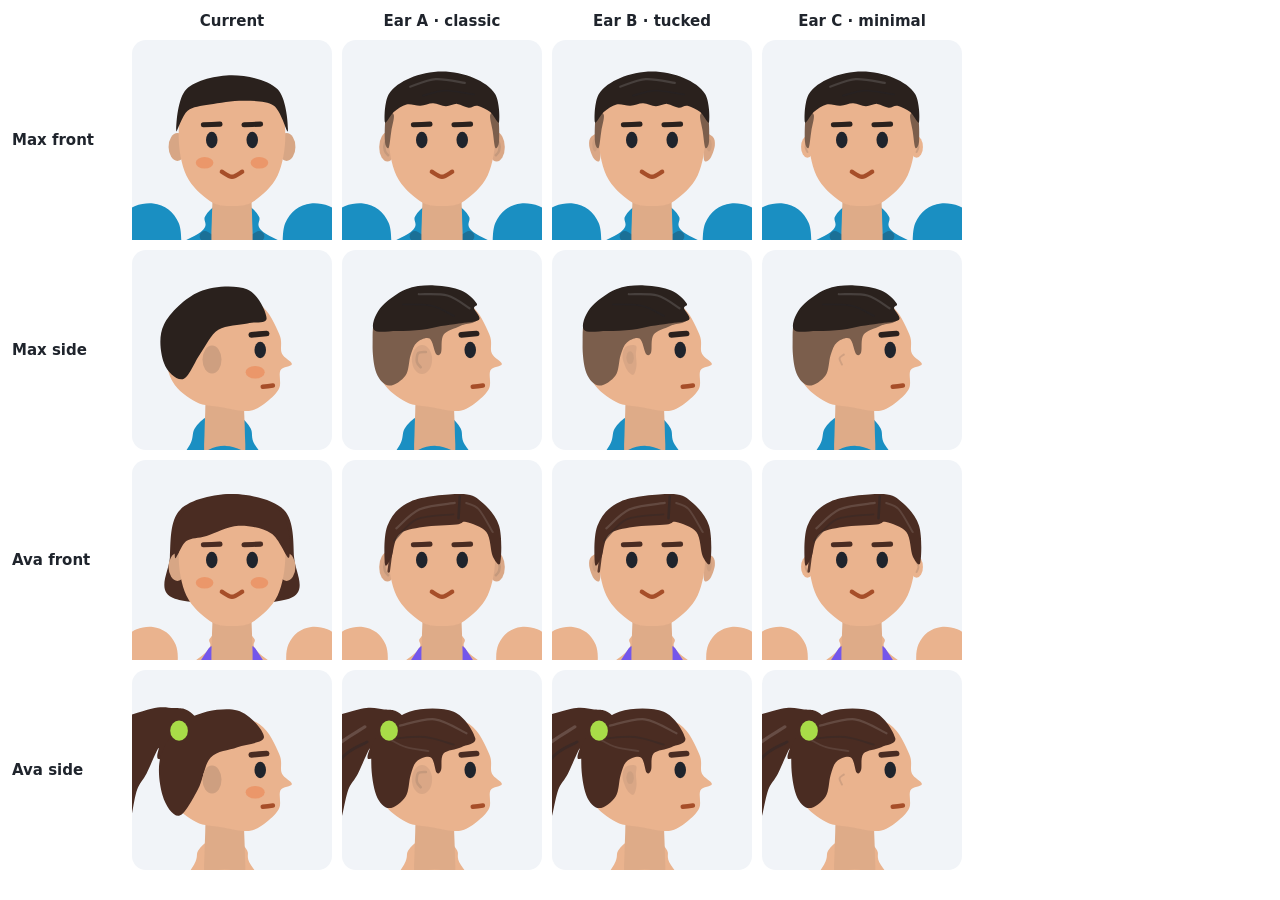
==== dev/face.html @ fd057c25 "WIP: face options demo (ears A/B/C, realistic hair, no blush) behind setFace Co-Authored-By: Claude " ====
<!doctype html><meta charset="utf-8"><title>Face options</title><link rel="stylesheet" href="../styles.css">
<style>
body{font:600 15px -apple-system,system-ui;background:#fff;color:#1f242c;margin:12px;min-height:0}
.grid{display:grid;grid-template-columns:110px repeat(4,200px);gap:10px;align-items:center}
.h{font-weight:800;text-align:center}.cell{background:#f1f4f8;border-radius:14px;height:200px}
.cell svg{width:100%;height:100%;display:block}
</style>
<div class=grid id=g></div>
<script type=module>
import { EXERCISES } from '../js/exercises.js'; import { renderFigure } from '../js/figure.js'; import { setLook, setFace } from '../js/character2.js';
const cols = [['Current', { hair: 'classic', ear: 'current', blush: true }], ['Ear A · classic', { hair: 'real', ear: 'a', blush: false }], ['Ear B · tucked', { hair: 'real', ear: 'b', blush: false }], ['Ear C · minimal', { hair: 'real', ear: 'c', blush: false }]];
const rows = [['Max front', 'b', 'db-shrug'], ['Max side', 'b', 'calf-raises'], ['Ava front', 'a', 'db-shrug'], ['Ava side', 'a', 'calf-raises']];
const g = document.getElementById('g');
g.innerHTML = '<div></div>' + cols.map(([l]) => `<div class=h>${l}</div>`).join('');
for (const [label, coach, id] of rows) {
  g.insertAdjacentHTML('beforeend', `<div class=h style="text-align:left">${label}</div>`);
  for (const [, opts] of cols) {
    const c = document.createElement('div'); c.className = 'cell'; g.append(c);
    setLook(coach, 1); setFace(opts);
    renderFigure(c, EXERCISES.find((e) => e.id === id), { animate: false, arrows: false, highlight: false });
    const svg = c.querySelector('svg');
    const eyes = [...svg.querySelectorAll('ellipse')].filter((e) => e.getAttribute('fill') === '#1f242c');
    const bb = eyes.map((e) => e.getBBox()); const cx = bb.reduce((s, b) => s + b.x + b.width / 2, 0) / bb.length, cy = bb.reduce((s, b) => s + b.y + b.height / 2, 0) / bb.length;
    const dx = id === 'calf-raises' ? -2.4 : 0;
    svg.setAttribute('viewBox', `${cx - 8.5 + dx} ${cy - 8.5} 17 17`);
    svg.querySelectorAll('.stage-tex,.fig-ground,.fig-shadow,.fig-mat').forEach((n) => n.remove());
  }
}
</script>
---- styles.css ----
/* ── Limber palette: 10 colors. Everything else is mixed from these. ── */
:root {
  --c-charcoal: #1f242c; /* dark gray: main text, dark-mode pages */
  --c-white: #ffffff;    /* cards, text on dark and on buttons */
  --c-lime: #a8dc48;     /* button gradient start */
  --c-green: #68e180;    /* button gradient end, small buttons, active states */
  --c-slate: #6b7480;    /* secondary text, icons */
  --c-mist: #eef1f5;     /* light-mode page background, quiet surfaces */
  --c-ocean: #1a8fc2;    /* Stretch */
  --c-coral: #ee6427;    /* Calisthenics */
  --c-violet: #7356ec;   /* Free Weights */
  --c-amber: #c98410;    /* Bands */

  --bg: var(--c-mist);
  --surface: var(--c-white);
  --surface-2: color-mix(in srgb, var(--c-mist) 90%, var(--c-slate));
  --text: var(--c-charcoal);
  --text-2: var(--c-slate);
  --line: color-mix(in srgb, var(--c-mist) 84%, var(--c-slate));
  --stretch: var(--c-ocean);
  --strength: var(--c-coral);
  --weights: var(--c-violet);
  --bands: var(--c-amber);
  --acc: var(--stretch);
  /* Buttons: lime → green gradient for big buttons, solid green for small ones. */
  --go-a: var(--c-lime);
  --go-b: var(--c-green);
  --go: var(--c-green);
  --go-grad: linear-gradient(90deg, var(--go-a), var(--go-b));
  --go-shadow: 0 8px 22px color-mix(in srgb, var(--go-b) 38%, transparent);
  --danger: #d93a3a; /* system red, only for delete and warnings */
  --fig: var(--c-charcoal);
  --fig-far: color-mix(in srgb, var(--c-slate) 55%, var(--c-white));
  --ground: color-mix(in srgb, var(--c-mist) 75%, var(--c-slate));
  --body: color-mix(in srgb, var(--c-mist) 92%, var(--c-slate));
  --muscle: color-mix(in srgb, var(--c-mist) 76%, var(--c-slate));
  --stage: color-mix(in srgb, var(--c-mist) 60%, var(--c-white));
  /* Behind the coach: a soft spotlight, white where she stands fading to cool gray at the edges. */
  --stage-bg: radial-gradient(125% 100% at 50% 38%, var(--c-white) 0%, color-mix(in srgb, var(--c-mist) 50%, var(--c-white)) 45%, color-mix(in srgb, var(--c-mist) 90%, var(--c-slate)) 100%);
  /* Faint staggered gray lines laid over the big figure stages. */
  --stage-tex: url("data:image/svg+xml,%3Csvg%20xmlns='http://www.w3.org/2000/svg'%20width='156'%20height='46'%3E%3Cg%20fill='%231f242c'%20fill-opacity='.05'%3E%3Crect%20x='4'%20y='11'%20width='48'%20height='3'%20rx='1.5'/%3E%3Crect%20x='82'%20y='11'%20width='48'%20height='3'%20rx='1.5'/%3E%3Crect%20x='-35'%20y='34'%20width='48'%20height='3'%20rx='1.5'/%3E%3Crect%20x='43'%20y='34'%20width='48'%20height='3'%20rx='1.5'/%3E%3Crect%20x='121'%20y='34'%20width='48'%20height='3'%20rx='1.5'/%3E%3C/g%3E%3C/svg%3E");
  --radius: 18px;
  --shadow: 0 1px 2px color-mix(in srgb, var(--c-charcoal) 6%, transparent), 0 4px 16px color-mix(in srgb, var(--c-charcoal) 5%, transparent);
  --shade: var(--c-charcoal); /* shadows and scrims */
  --safe-top: env(safe-area-inset-top, 0px);
  --safe-bottom: env(safe-area-inset-bottom, 0px);
  color-scheme: light dark;
}

/* Dark theme: follows the phone (Settings → Appearance: Auto) unless the user picks Light or Dark.
   Exercise-type colors and greens stay the same in both themes (checked for contrast on both). */
@media (prefers-color-scheme: dark) {
  :root:not([data-theme="light"]) {
    --bg: var(--c-charcoal);
    --surface: color-mix(in srgb, var(--c-charcoal) 93%, var(--c-white));
    --surface-2: color-mix(in srgb, var(--c-charcoal) 85%, var(--c-white));
    --text: var(--c-white);
    --text-2: color-mix(in srgb, var(--c-slate) 58%, var(--c-white));
    --line: color-mix(in srgb, var(--c-charcoal) 82%, var(--c-white));
    --fig: var(--c-mist);
    --fig-far: var(--c-slate);
    --ground: color-mix(in srgb, var(--c-charcoal) 82%, var(--c-white));
    --body: color-mix(in srgb, var(--c-charcoal) 90%, var(--c-white));
    --muscle: color-mix(in srgb, var(--c-charcoal) 80%, var(--c-white));
    --stage: color-mix(in srgb, var(--c-mist) 85%, var(--c-slate));
    --stage-bg: radial-gradient(125% 100% at 50% 38%, color-mix(in srgb, var(--c-mist) 40%, var(--c-white)) 0%, color-mix(in srgb, var(--c-mist) 94%, var(--c-slate)) 45%, color-mix(in srgb, var(--c-mist) 78%, var(--c-slate)) 100%);
    --shadow: none;
  }
}
:root[data-theme="dark"] {
  --bg: var(--c-charcoal);
  --surface: color-mix(in srgb, var(--c-charcoal) 93%, var(--c-white));
  --surface-2: color-mix(in srgb, var(--c-charcoal) 85%, var(--c-white));
  --text: var(--c-white);
  --text-2: color-mix(in srgb, var(--c-slate) 58%, var(--c-white));
  --line: color-mix(in srgb, var(--c-charcoal) 82%, var(--c-white));
  --fig: var(--c-mist);
  --fig-far: var(--c-slate);
  --ground: color-mix(in srgb, var(--c-charcoal) 82%, var(--c-white));
  --body: color-mix(in srgb, var(--c-charcoal) 90%, var(--c-white));
  --muscle: color-mix(in srgb, var(--c-charcoal) 80%, var(--c-white));
  --stage: color-mix(in srgb, var(--c-mist) 85%, var(--c-slate));
  --stage-bg: radial-gradient(125% 100% at 50% 38%, color-mix(in srgb, var(--c-mist) 40%, var(--c-white)) 0%, color-mix(in srgb, var(--c-mist) 94%, var(--c-slate)) 45%, color-mix(in srgb, var(--c-mist) 78%, var(--c-slate)) 100%);
  --shadow: none;
}
:root[data-theme="light"] { color-scheme: light; }
:root[data-theme="dark"] { color-scheme: dark; }

* { box-sizing: border-box; -webkit-tap-highlight-color: transparent; }
html { -webkit-text-size-adjust: 100%; }
body {
  margin: 0;
  background: var(--bg);
  color: var(--text);
  font: 16px/1.4 -apple-system, BlinkMacSystemFont, "SF Pro Text", "Segoe UI", Roboto, sans-serif;
  min-height: 100dvh;
  overscroll-behavior-y: none;
}
button, input, select, textarea { font: inherit; color: inherit; }
button { cursor: pointer; border: 0; background: none; padding: 0; }
button:disabled { opacity: .35; cursor: default; }
a { color: inherit; text-decoration: none; }
h1, h2, h3 { margin: 0; letter-spacing: -0.01em; }
.muted { color: var(--text-2); }
.small { font-size: 13px; }
.center { text-align: center; }
.pad { padding: 16px; }

.ic { width: 22px; height: 22px; fill: none; stroke: currentColor; stroke-width: 2; stroke-linecap: round; stroke-linejoin: round; flex: none; }
.ic.inline { width: 16px; height: 16px; vertical-align: -3px; }

#app {
  max-width: 620px;
  margin: 0 auto;
  padding: calc(var(--safe-top) + 4px) 16px calc(var(--safe-bottom) + 96px);
}

/* ── Tab bar ── */
.tabbar {
  position: fixed; left: 0; right: 0; bottom: 0; z-index: 20;
  display: flex; justify-content: space-around;
  padding: 6px 8px calc(var(--safe-bottom) + 6px);
  background: color-mix(in srgb, var(--surface) 88%, transparent);
  backdrop-filter: saturate(1.6) blur(18px);
  -webkit-backdrop-filter: saturate(1.6) blur(18px);
  border-top: 1px solid var(--line);
}
.tabbar a { display: flex; flex-direction: column; align-items: center; gap: 2px; font-size: 11px; font-weight: 600; color: var(--text-2); padding: 4px 6px; min-width: 58px; }
.tabbar a.active { color: var(--text); }
.tabbar a.active .ic { stroke: var(--go); }
body.playing .tabbar { display: none; }

/* ── Header ── */
.top { display: flex; align-items: center; justify-content: space-between; gap: 8px; min-height: 44px; margin-bottom: 6px; }
.top h1 { font-size: 32px; font-weight: 800; }
.top-title { flex: 1; text-align: center; font-weight: 600; }
.top-actions { display: flex; align-items: center; gap: 8px; }
.btn-icon {
  display: inline-grid; place-items: center; width: 40px; height: 40px; border-radius: 50%;
  color: var(--text); background: var(--surface-2);
}
.btn-icon.accent { background: var(--go); color: var(--c-white); }
.btn-icon.danger { color: var(--danger); }
.btn-icon.lg { width: 56px; height: 56px; }
.btn-icon.lg .ic { width: 26px; height: 26px; }
.btn-icon.on { background: var(--acc); color: var(--c-white); }
.btn-icon.sm { width: 34px; height: 34px; }
.btn-icon.sm .ic { width: 18px; height: 18px; }

/* ── Buttons ── */
.btn {
  display: inline-flex; align-items: center; justify-content: center; gap: 8px;
  min-height: 46px; padding: 0 18px; border-radius: 14px; font-weight: 650;
  background: var(--surface-2); color: var(--text);
}
.btn.primary { background: var(--go); color: var(--c-white); text-shadow: 0 1px 1px color-mix(in srgb, var(--shade) 12%, transparent); }
.btn.primary.big { background: var(--go-grad); box-shadow: var(--go-shadow); text-transform: uppercase; letter-spacing: .06em; font-weight: 800; border-radius: 99px; }
.btn.ghost { background: transparent; border: 1.5px dashed var(--line); color: var(--text-2); }
.btn.ghost.danger { color: var(--danger); border-style: solid; }
.btn.wide { display: flex; width: 100%; margin-top: 12px; }
.btn.big { min-height: 54px; font-size: 17px; }
.btn.small { min-height: 34px; padding: 0 14px; border-radius: 10px; font-size: 14px; }
.btn .ic { width: 20px; height: 20px; }
.file-btn { cursor: pointer; }

.bottom-cta {
  position: sticky; bottom: calc(var(--safe-bottom) + 70px); margin-top: 16px; z-index: 5;
}
.bottom-cta .btn { box-shadow: 0 8px 24px color-mix(in srgb, var(--shade) 18%, transparent); }

/* ── Pills & chips ── */
.pill { display: inline-block; font-size: 12px; font-weight: 700; padding: 3px 9px; border-radius: 99px; }
.pill.stretch { background: color-mix(in srgb, var(--stretch) 16%, transparent); color: var(--stretch); }
.pill.strength { background: color-mix(in srgb, var(--strength) 16%, transparent); color: var(--strength); }
.pill.weights { background: color-mix(in srgb, var(--weights) 16%, transparent); color: var(--weights); }
.pill.bands { background: color-mix(in srgb, var(--bands) 16%, transparent); color: var(--bands); }
.band-dot { display: inline-block; width: 9px; height: 9px; border-radius: 50%; margin-right: 4px; vertical-align: 0; box-shadow: inset 0 0 0 1px color-mix(in srgb, var(--shade) 15%, transparent); }
.band-val { flex: 1; min-width: 0; text-align: center; font-size: 12.5px; font-weight: 700; white-space: nowrap; overflow: hidden; }
.chips { display: flex; flex-wrap: wrap; gap: 8px; padding: 2px 0 10px; }
/* Choice lists fill each row edge to edge (see fitChips in app.js). */
.fill { gap: 0 5px; padding-bottom: 4px; }
.fill > .chip, .fpanel .fill > .chip { flex: 1 0 auto; text-align: center; justify-content: center; padding-left: 10px; padding-right: 10px; }
.fill > .chip.short-row, .fill.measuring > .chip { flex-grow: 0; }
.fill > .chip { margin-bottom: 6px; }
.fill > .row-break { flex-basis: 100%; height: 0; }
.chip {
  flex: none; padding: 7px 14px; border-radius: 99px; font-size: 14px; font-weight: 600;
  background: var(--surface-2); color: var(--text-2);
}
.chip.on { background: var(--text); color: var(--bg); }

/* ── Filter bar: All + active filters + a Filters toggle; the panel wraps ── */
.fbar { display: flex; flex-wrap: wrap; gap: 8px; padding: 0 0 8px; }
.chip.removable { display: inline-flex; align-items: center; gap: 4px; padding-right: 10px; }
.chip .ic.x { width: 14px; height: 14px; stroke-width: 2.4; }
.chip.more { display: inline-flex; align-items: center; gap: 4px; margin-left: auto; background: transparent; box-shadow: inset 0 0 0 1.5px var(--line); color: var(--text); }
.chip.more.open { box-shadow: inset 0 0 0 1.5px var(--text-2); }
.fpanel { background: var(--surface); border-radius: 16px; box-shadow: var(--shadow); padding: 12px 12px 4px; margin-bottom: 12px; }
.fgroup + .fgroup { border-top: 1px solid var(--line); padding-top: 10px; }
.fgroup-l { display: block; font-size: 12px; font-weight: 700; letter-spacing: .05em; text-transform: uppercase; color: var(--text-2); margin-bottom: 8px; }
.fpanel .chip { padding: 6px 12px; font-size: 13.5px; }
.sheet .fpanel { box-shadow: none; background: var(--surface-2); }
.sheet .fpanel .chip:not(.on) { background: var(--surface); }
.fb-count { align-self: center; margin-left: 2px; white-space: nowrap; }
.chip.sort + .chip.more { margin-left: 0; }
.fbar > .chip { padding: 6px 12px; font-size: 13.5px; }
.fbar:has(.sort) { gap: 6px; }

/* ── Home: My routines + Explore ── */
.home-tabs { display: grid; grid-template-columns: 1fr 1fr; gap: 8px; margin: 0 0 10px; }
.home-tabs button {
  display: flex; align-items: center; justify-content: center; gap: 6px; min-height: 40px; border-radius: 99px;
  font-weight: 700; font-size: 15.5px; background: var(--surface-2); color: var(--text-2); transition: background .2s, color .2s;
}
.home-tabs button span { font-size: 12.5px; font-weight: 700; padding: 1px 7px; border-radius: 99px; background: color-mix(in srgb, currentColor 14%, transparent); }
.home-tabs button.on { background: var(--go); color: var(--c-white); box-shadow: 0 4px 14px color-mix(in srgb, var(--go) 35%, transparent); }
.sec-head { display: flex; align-items: baseline; gap: 8px; margin: 18px 2px 8px; }
.sec-head h2 { font-size: 20px; font-weight: 800; }
.rlist { display: grid; grid-template-columns: minmax(0, 1fr); gap: 6px; }
.rrow {
  display: flex; align-items: center; gap: 8px;
  background: var(--surface); border-radius: 14px; box-shadow: var(--shadow); padding: 4px 8px 4px 4px;
}
.rrow-main { flex: 1; min-width: 0; text-align: left; padding: 8px 10px; display: flex; flex-direction: column; gap: 2px; }
.rrow-main b { font-size: 16px; font-weight: 700; white-space: nowrap; overflow: hidden; text-overflow: ellipsis; }
.rrow-meta { font-size: 13px; }
.tdot { width: 8px; height: 8px; border-radius: 50%; margin-right: 4px; flex: none; }
.tdot:last-of-type { margin-right: 7px; }
.rrow .grip { width: 44px; }
.sorting-mode .rrow-main { pointer-events: none; }
.explore { margin-top: 2px; }
.xlist { display: grid; grid-template-columns: minmax(0, 1fr); gap: 6px; }
.xrow { display: flex; align-items: center; gap: 12px; background: var(--surface); border-radius: 14px; box-shadow: var(--shadow); padding: 6px 12px 6px 6px; }
.x-thumb { width: 50px; height: 44px; flex: none; border-radius: 10px; background: var(--stage-bg); overflow: hidden; }
.x-text { flex: 1; min-width: 0; display: flex; flex-direction: column; overflow: hidden; }
.x-text b { font-size: 15.5px; white-space: nowrap; overflow: hidden; text-overflow: ellipsis; }
.x-meta, .rrow-meta { display: flex; align-items: center; min-width: 0; font-size: 12.5px; color: var(--text-2); }
.x-meta > span, .rrow-meta > span { min-width: 0; white-space: nowrap; overflow: hidden; text-overflow: ellipsis; }
.ic.x-chev { transform: rotate(180deg); width: 18px; height: 18px; color: var(--text-2); }
.x-added { display: grid; place-items: center; width: 26px; height: 26px; border-radius: 50%; background: color-mix(in srgb, var(--go) 22%, transparent); color: color-mix(in srgb, var(--go) 70%, var(--text)); }
.x-added .ic { width: 16px; height: 16px; stroke-width: 2.6; }
.x-desc { color: var(--text-2); margin: 4px 0 14px; line-height: 1.45; }
.x-facts { display: grid; grid-template-columns: repeat(3, 1fr); gap: 8px; }
.x-facts div { background: var(--surface); box-shadow: var(--shadow); border-radius: 14px; padding: 10px; text-align: center; }
.x-facts b { display: block; font-size: 17px; }
.x-facts span { font-size: 12px; color: var(--text-2); }
.x-tags { display: flex; flex-wrap: wrap; gap: 6px; margin: 12px 0; }
.x-tags .pill { background: var(--surface-2); color: var(--text-2); }
.x-steps { list-style: none; padding: 0; margin: 0; display: grid; grid-template-columns: minmax(0, 1fr); gap: 6px; }
.x-steps a { display: flex; align-items: center; gap: 10px; background: var(--surface); border-radius: 14px; box-shadow: var(--shadow); padding: 6px 12px 6px 6px; }
.x-cta { display: grid; gap: 8px; }
.x-cta .btn.wide { margin-top: 0; }
.x-cta .btn:not(.primary) { background: var(--surface); box-shadow: 0 8px 24px color-mix(in srgb, var(--shade) 12%, transparent); }
.theme-seg button { display: inline-flex; align-items: center; justify-content: center; gap: 6px; }
.theme-note { margin: 10px 2px 0; }
.play-btn {
  display: grid; place-items: center; width: 56px; height: 56px; border-radius: 50%;
  background: var(--go); color: var(--c-white); flex: none;
}
.play-btn .ic { width: 26px; height: 26px; margin-left: 3px; }
.play-btn.sm { width: 42px; height: 42px; }
.play-btn.sm .ic { width: 20px; height: 20px; margin-left: 2px; }

/* ── Drag to reorder ── */
.grip {
  display: grid; place-items: center; align-self: stretch; width: 40px; flex: none;
  color: var(--text-2); cursor: grab; touch-action: none; -webkit-user-select: none; user-select: none; -webkit-touch-callout: none;
}
.dragging { position: relative; z-index: 10; box-shadow: 0 12px 32px color-mix(in srgb, var(--shade) 22%, transparent); transition: none !important; }
.sorting > :not(.dragging) { transition: transform .18s ease; }
.sorting, .sorting * { -webkit-user-select: none; user-select: none; }
.sort-tip { margin: -4px 2px 10px; }

.hint {
  display: flex; gap: 12px; align-items: flex-start; padding: 14px 14px 14px 16px; margin-bottom: 14px;
  background: color-mix(in srgb, var(--stretch) 12%, var(--surface)); border-radius: var(--radius);
}
.hint p { margin: 4px 0 0; font-size: 14px; color: var(--text-2); }
.hint .btn-icon { width: 32px; height: 32px; flex: none; background: transparent; }

.empty { text-align: center; padding: 48px 16px; color: var(--text-2); }
.empty.small { padding: 24px 16px; }

/* ── Editor ── */
.title-input {
  width: 100%; border: 0; background: transparent; font-size: 28px; font-weight: 800; padding: 4px 0;
  outline: none; border-bottom: 2px solid transparent;
}
.title-input:focus { border-bottom-color: var(--line); }
.title-static { font-size: 28px; font-weight: 800; margin: 8px 0 4px; }
.editor-meta { display: flex; justify-content: space-between; align-items: center; flex-wrap: wrap; gap: 8px; color: var(--text-2); font-size: 14px; margin: 6px 0 14px; }
.inline-stepper { display: flex; align-items: center; gap: 8px; }

.steps { list-style: none; margin: 0; padding: 0; display: grid; gap: 8px; }
.step { background: var(--surface); border-radius: 16px; box-shadow: var(--shadow); overflow: hidden; }
.step-row { display: flex; align-items: center; }
.step-head { display: flex; align-items: center; gap: 10px; flex: 1; min-width: 0; padding: 8px 0 8px 8px; text-align: left; }
.step.open .step-row { background: color-mix(in srgb, var(--acc) 7%, transparent); }
.step-num { width: 22px; text-align: center; font-size: 13px; font-weight: 700; color: var(--text-2); flex: none; }
.step-thumb, .pick-thumb { width: 54px; height: 47px; flex: none; border-radius: 10px; background: var(--stage-bg); overflow: hidden; }
.step-text { flex: 1; min-width: 0; display: flex; flex-direction: column; }
.step-name { font-weight: 650; white-space: nowrap; overflow: hidden; text-overflow: ellipsis; }
.step-sum { font-size: 13px; color: var(--acc); font-weight: 600; }
.step-body { padding: 10px 12px 12px; border-top: 1px solid var(--line); }
.step-top { display: flex; gap: 10px; }
.step-preview { width: 42%; max-width: 170px; aspect-ratio: 1.25; flex: none; border-radius: 12px; background: var(--stage-bg); }
.step-side { flex: 1; min-width: 0; display: flex; flex-direction: column; justify-content: space-between; gap: 6px; }
.step-side .seg { margin-top: 0; }
.step-side .seg button { min-height: 30px; font-size: 13px; }
.mini-switch { display: flex; align-items: center; justify-content: space-between; gap: 8px; font-size: 13px; font-weight: 600; color: var(--text-2); }
.step-actions { display: flex; justify-content: flex-end; gap: 8px; }
.tiles { display: grid; grid-template-columns: repeat(3, minmax(0, 1fr)); gap: 8px 6px; margin-top: 10px; }
.tile { display: flex; flex-direction: column; gap: 3px; min-width: 0; }
.tile-l { font-size: 12px; font-weight: 650; color: var(--text-2); white-space: nowrap; overflow: hidden; text-overflow: ellipsis; }
.tile-l small { font-weight: 500; }
.tile .stepper { justify-content: space-between; border-radius: 10px; }
.tile .stepper button { width: 28px; height: 34px; font-size: 17px; flex: none; }
.tile .stepper input { flex: 1; min-width: 0; width: 0; font-size: 15px; text-align: center; }
.tile .stepper .unit { font-size: 12px; min-width: 0; padding: 0; margin-left: -2px; }
.stepper input::placeholder { color: var(--text-2); opacity: .7; font-weight: 600; }
.switch-row {
  display: flex; align-items: center; justify-content: space-between; gap: 12px; min-height: 48px; font-weight: 550;
}
.switch-row small { display: block; font-size: 13px; color: var(--text-2); font-weight: 400; }
.seg.units { min-width: 120px; margin-top: 0; }

.seg { display: flex; background: var(--surface-2); border-radius: 12px; padding: 3px; margin-top: 4px; }
.seg button { flex: 1; min-height: 36px; border-radius: 10px; font-weight: 650; font-size: 14px; color: var(--text-2); }
.seg button.on { background: var(--surface); color: var(--text); box-shadow: 0 1px 3px color-mix(in srgb, var(--shade) 12%, transparent); }

.stepper { display: inline-flex; align-items: center; background: var(--surface-2); border-radius: 12px; flex: none; }
.stepper button { width: 38px; height: 38px; font-size: 20px; font-weight: 600; color: var(--text); }
.stepper input {
  width: 44px; text-align: right; border: 0; background: transparent; font-weight: 700; font-variant-numeric: tabular-nums;
  -moz-appearance: textfield; appearance: textfield; padding: 0; outline: none;
}
.stepper input::-webkit-inner-spin-button { -webkit-appearance: none; }
.stepper .unit { font-weight: 700; color: var(--text-2); font-size: 14px; min-width: 6px; padding-right: 2px; }

.toggle { width: 52px; height: 32px; border-radius: 99px; background: var(--line); position: relative; flex: none; transition: background .2s; }
.toggle span { position: absolute; top: 3px; left: 3px; width: 26px; height: 26px; border-radius: 50%; background: var(--c-white); box-shadow: 0 1px 3px color-mix(in srgb, var(--shade) 25%, transparent); transition: transform .2s; }
.toggle.on { background: var(--go); }
.toggle.on span { transform: translateX(20px); }
.toggle.sm { width: 42px; height: 26px; }
.toggle.sm span { width: 20px; height: 20px; }
.toggle.sm.on span { transform: translateX(16px); }

/* ── Sheets ── */
.sheet-wrap { position: fixed; inset: 0; z-index: 50; }
.sheet-backdrop { position: absolute; inset: 0; background: color-mix(in srgb, var(--shade) 40%, transparent); opacity: 0; transition: opacity .25s; }
.sheet {
  position: absolute; left: 0; right: 0; bottom: 0; max-width: 620px; margin: 0 auto;
  max-height: 88dvh; overflow-y: auto; background: var(--surface);
  border-radius: 22px 22px 0 0; padding: 10px 16px calc(var(--safe-bottom) + 16px);
  transform: translateY(100%); transition: transform .25s cubic-bezier(.2, .8, .2, 1);
}
.sheet::before { content: ""; display: block; width: 40px; height: 5px; border-radius: 3px; background: var(--line); margin: 0 auto 10px; }
.sheet.tall { height: 88dvh; display: flex; flex-direction: column; overflow: hidden; }
.sheet-wrap.open .sheet { transform: none; }
.sheet-wrap.open .sheet-backdrop { opacity: 1; }
.sheet-head { display: flex; justify-content: space-between; align-items: center; margin-bottom: 10px; }
.sheet-head h3 { font-size: 20px; }
.menu { display: grid; gap: 4px; }
.menu-item { display: flex; align-items: center; gap: 14px; min-height: 52px; padding: 0 8px; font-weight: 600; text-align: left; border-radius: 12px; }
.menu-item.danger { color: var(--danger); }
.menu-item.cancel { justify-content: center; color: var(--text-2); margin-top: 6px; background: var(--surface-2); }

.search { display: flex; align-items: center; gap: 8px; background: var(--surface-2); border-radius: 12px; padding: 0 12px; margin-bottom: 8px; color: var(--text-2); }
.search .ic { width: 18px; height: 18px; }
.search input { flex: 1; border: 0; background: transparent; min-height: 42px; outline: none; color: var(--text); font-size: 16px; }

.pick-list { overflow-y: auto; flex: 1; margin: 0 -16px; padding: 0 16px; }
.pick { display: flex; align-items: center; gap: 12px; width: 100%; padding: 8px 0; text-align: left; border-bottom: 1px solid var(--line); }
.pick-text { flex: 1; min-width: 0; display: flex; flex-direction: column; }
.pick-name { font-weight: 650; }
.pick-sub { font-size: 13px; color: var(--text-2); }
.pick-add { display: grid; place-items: center; width: 34px; height: 34px; border-radius: 50%; background: var(--surface-2); color: var(--acc); transition: transform .2s, background .2s; }
.pick.added .pick-add { background: var(--acc); color: var(--c-white); transform: scale(1.12); }

/* ── Coach ── */
.coach-cta { display: flex; align-items: center; gap: 12px; padding: 10px 14px; margin-bottom: 8px; border-radius: 16px; background: color-mix(in srgb, var(--go) 16%, var(--surface)); }
.coach-cta > .ic:first-child { width: 26px; height: 26px; color: color-mix(in srgb, var(--go) 75%, var(--text)); fill: color-mix(in srgb, var(--go) 30%, transparent); }
.coach-cta > span { flex: 1; display: flex; flex-direction: column; font-size: 13.5px; color: var(--text-2); }
.coach-cta b { color: var(--text); font-size: 15px; }
.coach-note { margin: -4px 2px 10px; }
.chat { display: flex; flex-direction: column; gap: 8px; padding-bottom: 76px; }
.msg { max-width: 86%; padding: 10px 14px; border-radius: 18px; line-height: 1.4; font-size: 15.5px; }
.msg.coach { align-self: flex-start; background: var(--surface); box-shadow: var(--shadow); border-bottom-left-radius: 6px; }
.msg.me { align-self: flex-end; background: var(--go); color: var(--c-white); border-bottom-right-radius: 6px; }
.msg .muted { display: inline-block; margin-top: 4px; }
.chips.quick { padding: 2px 0 4px; }
.chips.quick .chip { background: var(--surface); box-shadow: inset 0 0 0 1.5px var(--line); color: var(--text); }
.chips.quick .chip.on { background: var(--go); color: var(--c-white); box-shadow: none; }
.chips.quick .chip.done { background: var(--text); color: var(--bg); box-shadow: none; }
.coach-warn { margin: 0 0 8px; padding: 8px 10px; border-radius: 12px; background: color-mix(in srgb, var(--danger) 12%, transparent); font-size: 14px; }
.coach-card { background: var(--surface); border-radius: 18px; box-shadow: var(--shadow); padding: 12px; }
.coach-card-head { display: flex; flex-direction: column; gap: 2px; margin: 2px 2px 8px; }
.coach-card-head b { font-size: 17px; }
.coach-steps { list-style: none; margin: 0; padding: 0; display: grid; grid-template-columns: minmax(0, 1fr); gap: 4px; max-height: 300px; overflow-y: auto; }
.coach-steps li { display: flex; align-items: center; gap: 10px; padding: 3px 0; }
.coach-steps .step-thumb { width: 44px; height: 38px; }
.coach-actions { display: grid; grid-template-columns: 1fr 1fr; gap: 8px; margin-top: 10px; }
.coach-matches { display: grid; grid-template-columns: minmax(0, 1fr); gap: 6px; }
.coach-matches .xrow { padding: 10px 12px; }
.chat-input {
  position: fixed; left: 0; right: 0; bottom: calc(var(--safe-bottom) + 62px); z-index: 15;
  display: flex; gap: 8px; max-width: 620px; margin: 0 auto; padding: 8px 16px;
  background: color-mix(in srgb, var(--bg) 92%, transparent); backdrop-filter: blur(12px); -webkit-backdrop-filter: blur(12px);
}
.chat-input input { flex: 1; min-width: 0; border: 0; border-radius: 22px; padding: 0 16px; min-height: 44px; background: var(--surface); box-shadow: inset 0 0 0 1.5px var(--line); font-size: 16px; outline: none; }
.chat-input .btn-icon { width: 44px; height: 44px; }

/* ── Library ── */
.ex-grid { display: grid; grid-template-columns: repeat(auto-fill, minmax(150px, 1fr)); gap: 8px; }
.ex-card { position: relative; display: flex; flex-direction: column; background: var(--surface); border-radius: 14px; box-shadow: var(--shadow); padding: 6px 6px 9px; }
.ex-thumb { display: block; aspect-ratio: 1.5; border-radius: 10px; background: var(--stage-bg); margin-bottom: 6px; }
.ex-name { font-weight: 650; font-size: 14px; line-height: 1.25; padding: 0 4px; }
.ex-sub { font-size: 12px; color: var(--acc); font-weight: 600; padding: 1px 4px 0; }
.tag { position: absolute; top: 12px; left: 12px; font-size: 11px; font-weight: 700; background: var(--surface); padding: 2px 7px; border-radius: 6px; }

.ex-hero { aspect-ratio: 1.5; background: var(--stage-bg); border-radius: var(--radius); box-shadow: var(--shadow); }
.ex-title { margin: 16px 2px; }
.ex-title h1 { font-size: 28px; font-weight: 800; margin: 8px 0 2px; }
.card { background: var(--surface); border-radius: var(--radius); box-shadow: var(--shadow); padding: 16px; margin-bottom: 12px; }
.card h3 { font-size: 13px; text-transform: uppercase; letter-spacing: .06em; color: var(--text-2); margin-bottom: 10px; }
.muscle-row { display: flex; gap: 16px; align-items: center; }
.mm-wrap { width: 58%; flex: none; }
.muscle-legend p { margin: 0 0 12px; font-size: 14px; line-height: 1.45; }
.sw { display: inline-block; width: 11px; height: 11px; border-radius: 3px; margin-right: 6px; vertical-align: -1px; }
.sw.pri { background: var(--acc); }
.sw.sec { background: color-mix(in srgb, var(--acc) 40%, var(--muscle)); }
.cues { margin: 0; padding-left: 22px; display: grid; gap: 10px; }
.cues li { padding-left: 4px; line-height: 1.45; }
.cues li::marker { font-weight: 800; color: var(--acc); }
.plain-list { padding-left: 22px; }
.plain-list li { padding: 6px 0; border-bottom: 1px solid var(--line); }

/* ── Forms ── */
.form { display: grid; gap: 14px; }
.form label { display: grid; gap: 6px; font-weight: 600; font-size: 14px; }
.form label.switch-row { display: flex; }
.form input:not([type=checkbox]), .form textarea, .form select {
  width: 100%; border: 1px solid var(--line); background: var(--surface); border-radius: 12px; padding: 12px; font-size: 16px; font-weight: 400;
}
.form fieldset { border: 0; padding: 0; margin: 0; }
.form legend { font-weight: 600; font-size: 14px; margin-bottom: 8px; }
.row2 { display: grid; grid-template-columns: 1fr 1fr; gap: 10px; }
.like-preview { aspect-ratio: 1.8; background: var(--stage-bg); border-radius: 14px; }

/* ── History ── */
.stats { display: grid; grid-template-columns: repeat(auto-fit, minmax(90px, 1fr)); gap: 10px; margin-bottom: 14px; }
.stat { background: var(--surface); border-radius: 16px; box-shadow: var(--shadow); padding: 14px; text-align: center; }
.stat b { display: block; font-size: 28px; font-weight: 800; font-variant-numeric: tabular-nums; }
.stat span { font-size: 13px; color: var(--text-2); }
.cal { display: grid; grid-template-columns: repeat(7, 1fr); gap: 6px; margin-bottom: 18px; }
.cal span { height: 20px; border-radius: 5px; background: var(--surface-2); }
.cal span.on { background: var(--go); }
.cal span.today { outline: 2px solid var(--text-2); outline-offset: 1px; }
.hist { list-style: none; padding: 0; margin: 0; background: var(--surface); border-radius: var(--radius); box-shadow: var(--shadow); }
.hist li { display: flex; justify-content: space-between; align-items: center; gap: 12px; padding: 12px 16px; border-bottom: 1px solid var(--line); }
.hist li:last-child { border-bottom: 0; }
.hist li div { display: flex; flex-direction: column; }
.hist li .muted { font-size: 13px; }
.hist-time { font-weight: 700; font-variant-numeric: tabular-nums; text-align: right; }
.hist-time small { display: block; font-weight: 500; font-size: 11px; color: var(--text-2); }
.hist li div { min-width: 0; }
.hist-lifts { font-size: 12.5px; color: var(--text-2); white-space: nowrap; overflow: hidden; text-overflow: ellipsis; }
.hist-tabs { margin: 0 0 12px; }
.lifts { list-style: none; padding: 0; margin: 0; background: var(--surface); border-radius: var(--radius); box-shadow: var(--shadow); }
.lifts li + li { border-top: 1px solid var(--line); }
.lifts a { display: flex; align-items: center; gap: 12px; padding: 12px 16px; }
.lift-main { flex: 1; min-width: 0; display: flex; flex-direction: column; }
.lift-main b { white-space: nowrap; overflow: hidden; text-overflow: ellipsis; }
.lift-main .muted { font-size: 13px; }
.lift-best { text-align: right; flex: none; }
.lift-best b { display: block; font-variant-numeric: tabular-nums; }
.lift-best small { font-size: 11px; color: var(--text-2); }
.spark { flex: none; overflow: visible; }
.spark path { fill: none; stroke: var(--acc); stroke-width: 2; stroke-linejoin: round; stroke-linecap: round; }
.spark circle { fill: var(--acc); stroke: var(--surface); stroke-width: 2; }
.lift-stats { display: grid; grid-template-columns: repeat(3, 1fr); gap: 8px; margin-bottom: 10px; }
.lift-stats div { background: var(--surface-2); border-radius: 12px; padding: 10px 8px; text-align: center; }
.lift-stats b { display: block; font-size: 15px; font-variant-numeric: tabular-nums; }
.lift-stats span { font-size: 12px; color: var(--text-2); }
.lift-chart { margin: 4px 0 6px; }
.lc { width: 100%; height: auto; display: block; }
.lc-read { margin: 0 0 4px; min-height: 18px; font-variant-numeric: tabular-nums; }
.lc-grid { stroke: var(--line); stroke-width: 1; }
.lc-ax { font-size: 10px; fill: var(--text-2); font-variant-numeric: tabular-nums; }
.lc-line { fill: none; stroke: var(--acc); stroke-width: 2; stroke-linejoin: round; stroke-linecap: round; }
.lc-dot { fill: var(--surface); stroke: var(--acc); stroke-width: 2; }
.lc-dot.on { fill: var(--acc); }
.lc-hit { fill: transparent; cursor: pointer; }
.lift-list { list-style: none; padding: 0; margin: 0; font-size: 14px; }
.lift-list li { display: flex; justify-content: space-between; gap: 12px; padding: 7px 0; border-top: 1px solid var(--line); font-variant-numeric: tabular-nums; }
.lift-list li span:first-child { color: var(--text-2); flex: none; }
.lift-list li span:last-child { text-align: right; }
.last-lift { margin: 8px 2px 0; font-size: 13px; color: var(--text-2); }
.last-lift b { color: var(--text); }
.days { display: flex; justify-content: space-between; gap: 6px; margin: 12px 0 4px; }
.day { flex: 1; aspect-ratio: 1; max-width: 42px; border-radius: 50%; background: var(--surface-2); font-weight: 700; color: var(--text-2); }
.day.on { background: var(--go); color: var(--c-white); }
.time-input { border: 0; background: var(--surface-2); border-radius: 10px; padding: 8px 10px; font-weight: 700; color: var(--text); }
.hint.nudge { background: color-mix(in srgb, var(--strength) 14%, var(--surface)); }
.settings .switch-row { border-bottom: 1px solid var(--line); }
.coach-row { display: flex; gap: 14px; align-items: center; }
.coach-preview { width: 110px; aspect-ratio: 0.9; flex: none; border-radius: 14px; background: var(--stage-bg); }
.coach-pick { flex: 1; display: grid; gap: 14px; }
.swatches { display: flex; gap: 10px; }
.swatch { width: 36px; height: 36px; border-radius: 50%; box-shadow: inset 0 0 0 1px color-mix(in srgb, var(--shade) 12%, transparent); }
.swatch.on { outline: 3px solid var(--go); outline-offset: 2px; }

/* ── Figures ── */
svg.figure { width: 100%; height: 100%; display: block; }
.fig-ground { stroke: color-mix(in srgb, var(--c-ocean) 30%, var(--c-white)); stroke-width: 1.1; }
.fig-wall { stroke: color-mix(in srgb, var(--c-ocean) 50%, var(--c-white)); stroke-width: 1.3; stroke-dasharray: 3 2.2; }
.fig-bar { stroke: var(--c-slate); stroke-width: 2.4; stroke-linecap: round; }
.fig-box { fill: color-mix(in srgb, var(--c-mist) 80%, var(--c-slate)); }
.fig-mat { fill: color-mix(in srgb, var(--c-ocean) 20%, var(--c-white)); }
.fig-shadow { fill: color-mix(in srgb, var(--c-charcoal) 10%, transparent); }
.fig-arrow { fill: none; stroke: color-mix(in srgb, var(--c-ocean) 75%, var(--c-white)); stroke-width: 1.5; stroke-linecap: round; opacity: .9; }
.fig-arrow-head { fill: color-mix(in srgb, var(--c-ocean) 75%, var(--c-white)); opacity: .9; }
.fig-chair line { stroke: color-mix(in srgb, var(--c-slate) 55%, var(--c-white)); stroke-width: 1.6; stroke-linecap: round; }
.fig-chair rect { fill: color-mix(in srgb, var(--c-slate) 42%, var(--c-white)); }
.fig-chair rect.back { fill: color-mix(in srgb, var(--c-slate) 25%, var(--c-white)); }
.fig-chair rect.pad { fill: color-mix(in srgb, var(--c-slate) 85%, var(--c-white)); }

.musclemap { width: 100%; display: block; }
.mm-base { fill: var(--body); stroke: var(--body); }
.mm-m { fill: var(--muscle); transition: fill .3s; }
.mm-m.sec { fill: color-mix(in srgb, var(--acc) 40%, var(--muscle)); }
.mm-m.pri { fill: var(--acc); }
.mm-label { font-size: 8px; font-weight: 700; letter-spacing: .1em; fill: var(--text-2); text-anchor: middle; }

/* ── Player ── */
body.playing #app { padding: 0; max-width: none; }
.player {
  display: flex; flex-direction: column; height: 100dvh; max-width: 620px; margin: 0 auto;
  padding: calc(var(--safe-top) + 8px) 16px calc(var(--safe-bottom) + 12px);
}
.pl-top { display: flex; align-items: center; gap: 12px; }
.pl-progress { flex: 1; }
.pl-bar { height: 6px; border-radius: 3px; background: var(--surface-2); overflow: hidden; }
.pl-bar span { display: block; height: 100%; width: 0; background: var(--acc); transition: width .4s; }
.pl-count { font-size: 12px; font-weight: 700; color: var(--text-2); text-align: center; margin-top: 5px; font-variant-numeric: tabular-nums; }
.pl-head { text-align: center; margin-top: 10px; }
.pl-kicker { font-size: 13px; font-weight: 800; letter-spacing: .08em; text-transform: uppercase; color: var(--acc); }
.pl-name { font-size: clamp(24px, 7vw, 32px); font-weight: 800; margin: 2px 0 6px; line-height: 1.15; }
.pl-chips { display: flex; justify-content: center; gap: 6px; min-height: 30px; }
.pl-chips .chip { padding: 4px 12px; font-size: 13px; }
.pl-chips .chip.on { background: var(--acc); color: var(--c-white); }
.pl-stage { position: relative; flex: 1; min-height: 160px; margin: 8px 0 4px; background: var(--stage-bg); border-radius: 22px; overflow: hidden; }
.pl-fig, .pl-map { position: absolute; inset: 10px; transition: opacity .3s; }
.pl-fig.dim { opacity: .45; }
.pl-map { display: flex; justify-content: center; }
.pl-map svg { height: 100%; width: auto; max-width: 100%; }
.pl-mini { position: absolute; top: 10px; right: 10px; width: 78px; opacity: .95; pointer-events: none; }
.pl-mini[hidden], .pl-map[hidden], .pl-fig[hidden] { display: none; }
.pl-cue {
  min-height: 46px; padding: 6px 8px; text-align: center; font-size: 15px; color: var(--text-2); line-height: 1.35;
  opacity: 0; transition: opacity .35s;
}
.pl-cue.in { opacity: 1; }
.pl-timer { position: relative; width: min(42vw, 23vh, 190px); aspect-ratio: 1; margin: 2px auto 6px; }
.ring { width: 100%; height: 100%; transform: rotate(-90deg); }
.ring-bg { fill: none; stroke: var(--surface-2); stroke-width: 9; }
.ring-fg { fill: none; stroke: var(--acc); stroke-width: 9; stroke-linecap: round; transition: stroke-dashoffset .12s linear; }
.player[data-mode="reps"] .ring-fg { stroke: color-mix(in srgb, var(--acc) 30%, transparent); }
.pl-time { position: absolute; inset: 0; display: flex; flex-direction: column; align-items: center; justify-content: center; }
.pl-time b { font-size: clamp(34px, 11vw, 52px); font-weight: 800; font-variant-numeric: tabular-nums; line-height: 1; }
.pl-time small { font-size: 13px; color: var(--text-2); font-weight: 600; margin-top: 4px; }
.player.paused .pl-time b { opacity: .45; }
.pl-controls { display: flex; align-items: center; justify-content: center; gap: 28px; }
.pl-main {
  display: grid; place-items: center; width: 78px; height: 78px; border-radius: 50%;
  background: var(--go-grad); color: var(--c-white); box-shadow: var(--go-shadow);
  transition: width .2s, border-radius .2s;
}
.pl-main .ic { width: 32px; height: 32px; }
.pl-main[data-state="play"] .ic { margin-left: 4px; }
.pl-main.done-btn { width: 132px; border-radius: 40px; display: flex; justify-content: center; gap: 6px; font-weight: 800; font-size: 19px; }
.pl-main.done-btn .ic { width: 26px; height: 26px; }
.pl-timer-row { display: grid; grid-template-columns: 1fr auto 1fr; align-items: center; }
.pl-extra { justify-self: start; margin-left: 14px; padding: 8px 12px; border-radius: 12px; background: var(--surface-2); font-weight: 700; font-size: 14px; }
/* Hidden but still holding their grid cell so the timer stays centered. */
.pl-extra[hidden], .pl-less[hidden] { display: block; visibility: hidden; }
.pl-less { justify-self: end; margin-right: 14px; padding: 8px 12px; border-radius: 12px; background: var(--surface-2); font-weight: 700; font-size: 14px; }
.pl-chips { flex-wrap: wrap; }
.pl-chips .chip.skip { background: var(--acc); color: var(--c-white); }
.pl-chips .chip.load { background: color-mix(in srgb, var(--acc) 14%, var(--surface-2)); color: var(--text); display: inline-flex; align-items: center; gap: 4px; }
.pl-chips .chip.load .ic { width: 14px; height: 14px; vertical-align: 0; }
.pl-chips .chip.ghost { background: transparent; box-shadow: inset 0 0 0 1px var(--line); }
.load-row { display: flex; justify-content: center; padding: 12px 0 8px; }
.load-row .stepper button { width: 52px; height: 48px; font-size: 24px; }
.load-row .stepper input { width: 80px; font-size: 22px; text-align: center; }
.load-pick { display: flex; flex-wrap: wrap; gap: 0 5px; padding: 8px 0 2px; }

.finish { min-height: 100dvh; display: flex; flex-direction: column; justify-content: center; align-items: stretch; padding: 24px 16px; text-align: center; max-width: 480px; margin: 0 auto; }
.finish h1 { font-size: 34px; font-weight: 800; }
.finish p { margin: 4px 0 24px; }
.finish-badge { display: grid; place-items: center; width: 92px; height: 92px; border-radius: 50%; background: var(--go-grad); box-shadow: var(--go-shadow); color: var(--c-white); margin: 0 auto 18px; }
.finish-badge .ic { width: 48px; height: 48px; stroke-width: 2.6; }

#toast {
  position: fixed; left: 50%; bottom: calc(var(--safe-bottom) + 84px); z-index: 60;
  transform: translate(-50%, 20px); opacity: 0; pointer-events: none;
  background: var(--text); color: var(--bg); padding: 10px 16px; border-radius: 12px; font-weight: 600; font-size: 14px;
  transition: opacity .2s, transform .2s; white-space: nowrap;
}
#toast.show { opacity: 1; transform: translate(-50%, 0); }

@media (prefers-reduced-motion: reduce) {
  * { transition: none !important; }
}

/* On the Coach screen, keep toasts above the message box. */
body:has(.chat-input) #toast { bottom: calc(var(--safe-bottom) + 132px); }

/* Big figure stages get the faint line texture over the spotlight; small thumbnails keep just the glow. */
.ex-hero, .pl-stage, .step-preview, .like-preview, .coach-preview, .ex-thumb { background: var(--stage-tex), var(--stage-bg); }

/* ── Feedback ── */
.fb-link { display: flex; align-items: center; justify-content: center; gap: 6px; width: 100%; margin: 18px 0 4px; padding: 10px; font-size: 14px; font-weight: 600; color: var(--text-2); }
.fb-link .ic { width: 16px; height: 16px; }
.fb .seg { margin-top: 0; }
.fb textarea { resize: vertical; min-height: 110px; }
.fb label .muted { font-weight: 400; }
@media (max-width: 380px) { .fbar:has(.sort) > .chip { padding: 6px 9px; } .fbar:has(.sort) { gap: 5px; } }

/* ── What's new ── */
.wn { display: grid; gap: 14px; margin: 4px 0 18px; }
.wn-item { display: flex; gap: 12px; align-items: flex-start; }
.wn-ic { flex: none; display: grid; place-items: center; width: 36px; height: 36px; border-radius: 11px; background: color-mix(in srgb, var(--go) 18%, var(--surface)); color: color-mix(in srgb, var(--go) 70%, var(--text)); }
.wn-ic .ic { width: 20px; height: 20px; }
.wn-item b { font-size: 15.5px; }
.wn-item p { margin: 2px 0 0; font-size: 14px; line-height: 1.4; color: var(--text-2); }
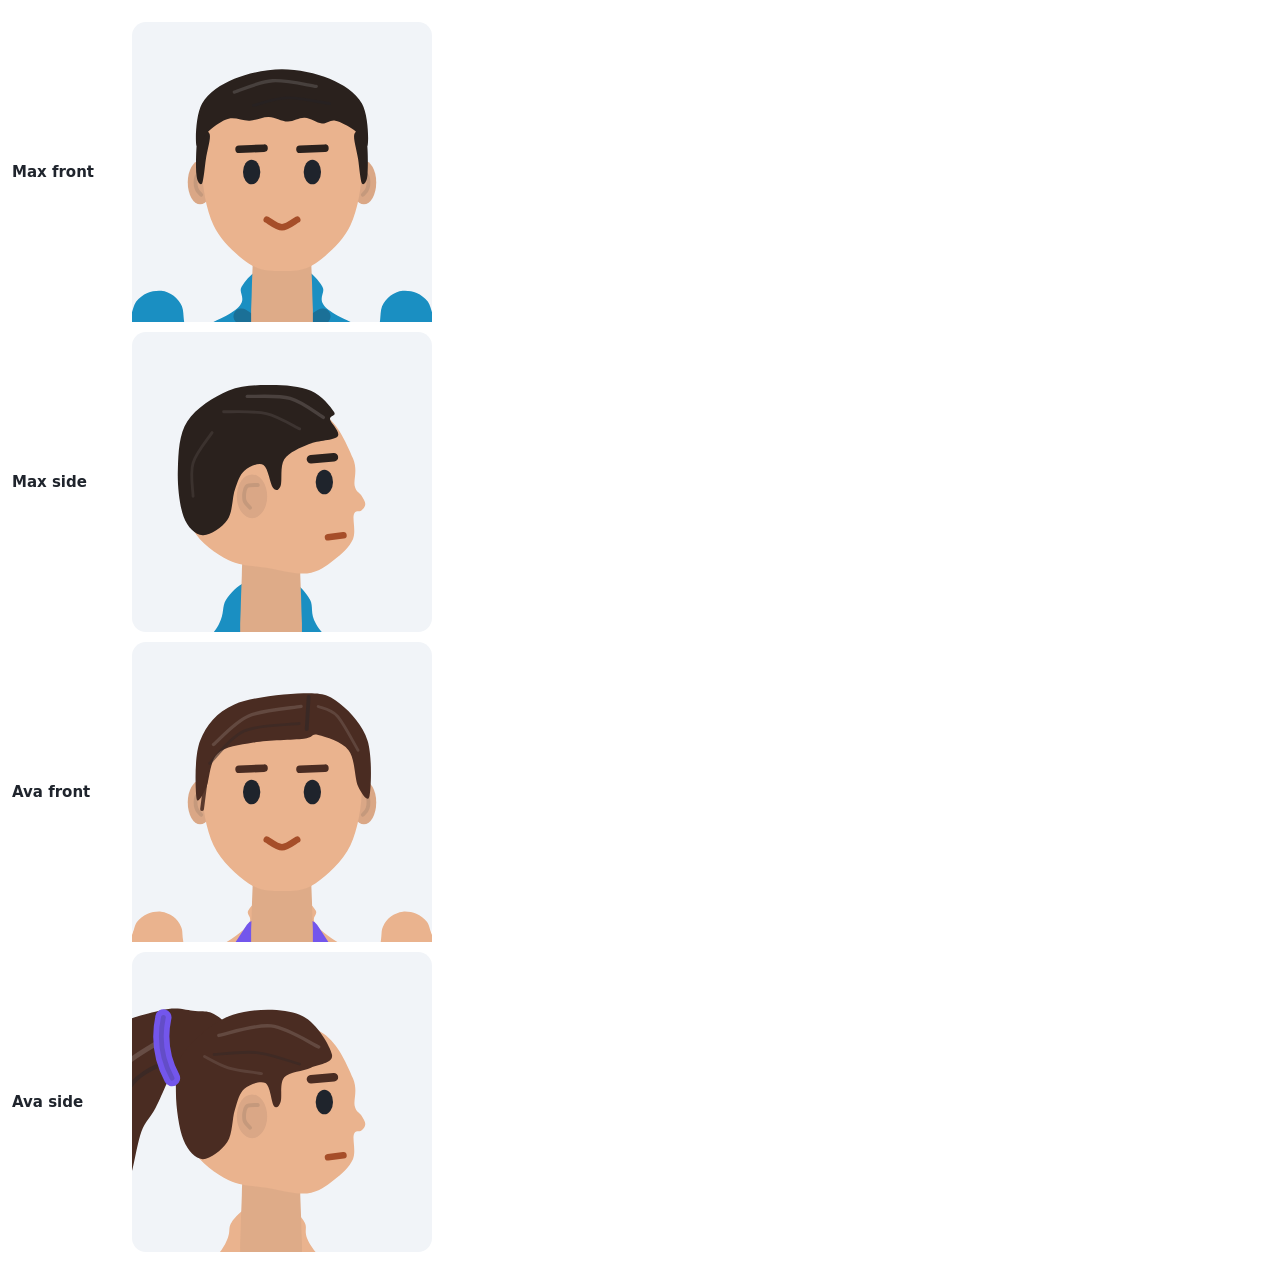
==== commit 7327cfe6: "WIP: ear A, soft nose, one-tone hair, wrapped hair tie, slimmer shoulders, blended seat Co-Authored-" ====
--- a/dev/face.html
+++ b/dev/face.html
@@ -1,14 +1,14 @@
 <!doctype html><meta charset="utf-8"><title>Face options</title><link rel="stylesheet" href="../styles.css">
 <style>
 body{font:600 15px -apple-system,system-ui;background:#fff;color:#1f242c;margin:12px;min-height:0}
-.grid{display:grid;grid-template-columns:110px repeat(4,200px);gap:10px;align-items:center}
-.h{font-weight:800;text-align:center}.cell{background:#f1f4f8;border-radius:14px;height:200px}
+.grid{display:grid;grid-template-columns:110px repeat(1,300px);gap:10px;align-items:center}
+.h{font-weight:800;text-align:center}.cell{background:#f1f4f8;border-radius:14px;height:300px}
 .cell svg{width:100%;height:100%;display:block}
 </style>
 <div class=grid id=g></div>
 <script type=module>
-import { EXERCISES } from '../js/exercises.js'; import { renderFigure } from '../js/figure.js'; import { setLook, setFace } from '../js/character2.js';
-const cols = [['Current', { hair: 'classic', ear: 'current', blush: true }], ['Ear A · classic', { hair: 'real', ear: 'a', blush: false }], ['Ear B · tucked', { hair: 'real', ear: 'b', blush: false }], ['Ear C · minimal', { hair: 'real', ear: 'c', blush: false }]];
+import { EXERCISES } from '../js/exercises.js'; import { renderFigure } from '../js/figure.js'; import * as ch from '../js/character2.js'; const { setLook } = ch, setFace = (o) => ch.setFace?.(o);
+const cols = [['', {}]];
 const rows = [['Max front', 'b', 'db-shrug'], ['Max side', 'b', 'calf-raises'], ['Ava front', 'a', 'db-shrug'], ['Ava side', 'a', 'calf-raises']];
 const g = document.getElementById('g');
 g.innerHTML = '<div></div>' + cols.map(([l]) => `<div class=h>${l}</div>`).join('');
@@ -19,7 +19,7 @@
     setLook(coach, 1); setFace(opts);
     renderFigure(c, EXERCISES.find((e) => e.id === id), { animate: false, arrows: false, highlight: false });
     const svg = c.querySelector('svg');
-    const eyes = [...svg.querySelectorAll('ellipse')].filter((e) => e.getAttribute('fill') === '#1f242c');
+    const eyes = [...svg.querySelectorAll('ellipse')].filter((e) => (!e.getAttribute('fill') || e.getAttribute('fill') === '#1f242c' || e.getAttribute('fill') === 'undefined') && e.getBBox().width < 3);
     const bb = eyes.map((e) => e.getBBox()); const cx = bb.reduce((s, b) => s + b.x + b.width / 2, 0) / bb.length, cy = bb.reduce((s, b) => s + b.y + b.height / 2, 0) / bb.length;
     const dx = id === 'calf-raises' ? -2.4 : 0;
     svg.setAttribute('viewBox', `${cx - 8.5 + dx} ${cy - 8.5} 17 17`);
